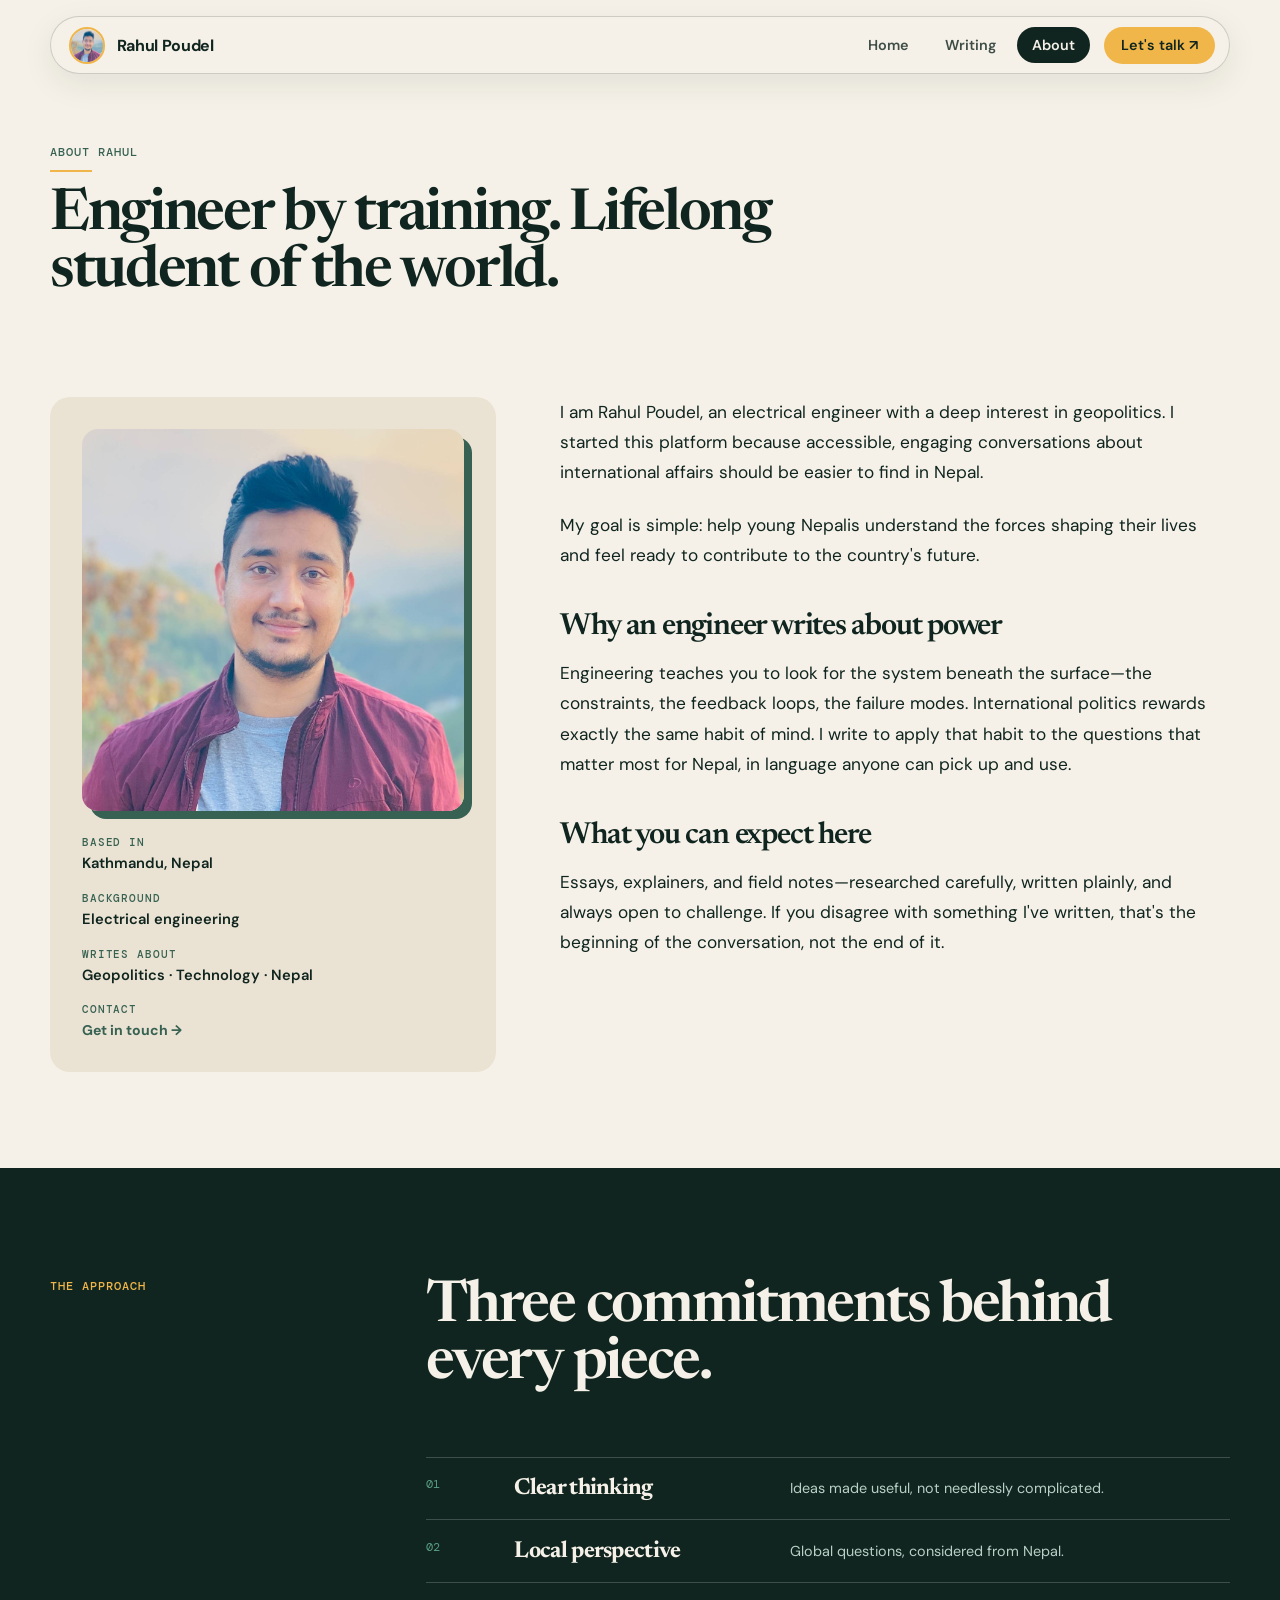
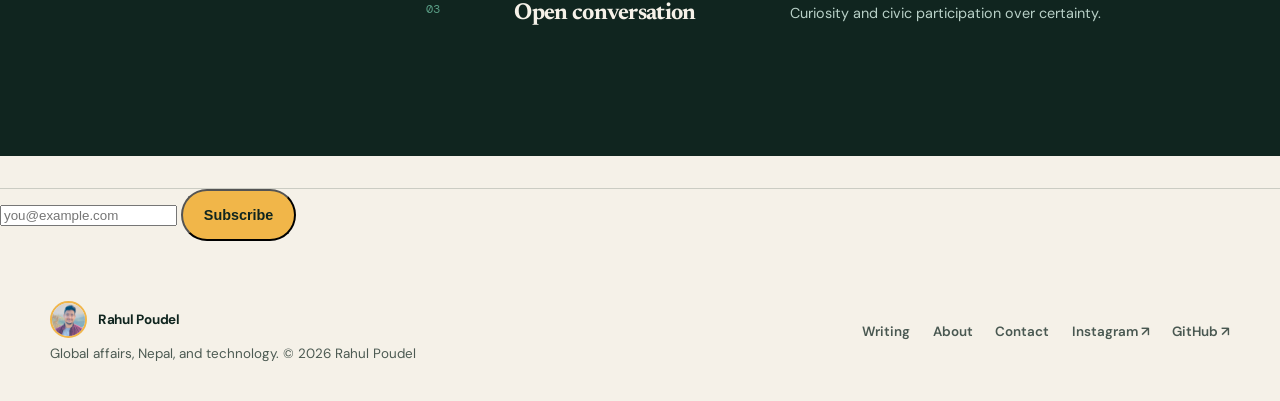
==== about.html @ 8d5822d4 "Redesign as multi-page personal brand site - 5 pages (home, writing, about, contact) + 3 essays + ar" ====
<!doctype html>
<html lang="en">
  <head>
    <meta charset="UTF-8" />
    <meta name="viewport" content="width=device-width, initial-scale=1.0" />
    <meta name="description" content="About Rahul Poudel — engineer by training, lifelong student of the world." />
    <title>About — Rahul Poudel</title>
    <link rel="preconnect" href="https://fonts.googleapis.com" />
    <link rel="preconnect" href="https://fonts.gstatic.com" crossorigin />
    <link
      href="https://fonts.googleapis.com/css2?family=DM+Mono:wght@400;500&family=DM+Sans:wght@400;500;600;700&family=Newsreader:opsz,wght@6..72,500;6..72,600;6..72,700&display=swap"
      rel="stylesheet"
    />
    <link rel="icon" type="image/jpeg" href="assets/rahul-portrait.jpg" />
    <link rel="stylesheet" href="styles.css" />
  </head>
  <body>
    <a class="skip-link" href="#main">Skip to content</a>

    <div class="nav-wrap">
      <header class="site-header">
        <a class="brand" href="index.html" aria-label="Rahul Poudel home">
          <img class="brand-mark" src="assets/rahul-portrait.jpg" alt="" />
          <span>Rahul Poudel</span>
        </a>
        <button class="menu-toggle" type="button" aria-expanded="false" aria-controls="primary-nav">
          <span></span><span></span>
          <span class="sr-only">Open menu</span>
        </button>
        <nav id="primary-nav" class="primary-nav" aria-label="Primary navigation">
          <a href="index.html">Home</a>
          <a href="writing.html">Writing</a>
          <a href="about.html" aria-current="page">About</a>
          <a href="contact.html" class="nav-cta">Let's talk <span aria-hidden="true">↗</span></a>
        </nav>
      </header>
    </div>

    <main id="main">
      <section class="page-hero section-shell">
        <p class="eyebrow">About Rahul</p>
        <h1 data-reveal>Engineer by training. Lifelong student of the world.</h1>
      </section>

      <section class="about-grid section-shell">
        <aside class="about-portrait" aria-label="Quick facts" data-reveal>
          <img class="about-photo" src="assets/rahul-portrait.jpg" alt="Portrait of Rahul Poudel in the hills of Nepal" />
          <dl>
            <dt>Based in</dt>
            <dd>Kathmandu, Nepal</dd>
            <dt>Background</dt>
            <dd>Electrical engineering</dd>
            <dt>Writes about</dt>
            <dd>Geopolitics · Technology · Nepal</dd>
            <dt>Contact</dt>
            <dd><a class="text-link" href="contact.html">Get in touch <span aria-hidden="true">→</span></a></dd>
          </dl>
        </aside>

        <div class="about-copy" data-reveal>
          <p>
            I am Rahul Poudel, an electrical engineer with a deep interest in geopolitics. I started this platform because accessible, engaging conversations about international affairs should be easier to find in Nepal.
          </p>
          <p>
            My goal is simple: help young Nepalis understand the forces shaping their lives and feel ready to contribute to the country's future.
          </p>

          <h2>Why an engineer writes about power</h2>
          <p>
            Engineering teaches you to look for the system beneath the surface—the constraints, the feedback loops, the failure modes. International politics rewards exactly the same habit of mind. I write to apply that habit to the questions that matter most for Nepal, in language anyone can pick up and use.
          </p>

          <h2>What you can expect here</h2>
          <p>
            Essays, explainers, and field notes—researched carefully, written plainly, and always open to challenge. If you disagree with something I've written, that's the beginning of the conversation, not the end of it.
          </p>
        </div>
      </section>

      <section class="band">
        <div class="section-shell band-grid">
          <p class="eyebrow">The approach</p>
          <div>
            <h2>Three commitments behind every piece.</h2>
          </div>
          <div class="principles-list" role="list">
            <div role="listitem"><span>01</span><strong>Clear thinking</strong><p>Ideas made useful, not needlessly complicated.</p></div>
            <div role="listitem"><span>02</span><strong>Local perspective</strong><p>Global questions, considered from Nepal.</p></div>
            <div role="listitem"><span>03</span><strong>Open conversation</strong><p>Curiosity and civic participation over certainty.</p></div>
          </div>
        </div>
      </section>
    </main>

    <footer class="site-footer">
        <form class="signup-form" data-signup novalidate>
          <label class="sr-only" for="signup-email">Email address</label>
          <input id="signup-email" name="email" type="email" required placeholder="you@example.com" autocomplete="email" />
          <button class="button button-primary" type="submit">Subscribe</button>
          <p class="form-note" role="status" aria-live="polite"></p>
        </form>
      </div>
      <div class="section-shell footer-inner">
        <div>
          <a class="brand" href="index.html"><img class="brand-mark" src="assets/rahul-portrait.jpg" alt="" /><span>Rahul Poudel</span></a>
          <p>Global affairs, Nepal, and technology. © <span id="year"></span> Rahul Poudel</p>
        </div>
        <nav aria-label="Footer">
          <a href="writing.html">Writing</a>
          <a href="about.html">About</a>
          <a href="contact.html">Contact</a>
          <a href="https://instagram.com/rahul.poudel_" target="_blank" rel="noopener">Instagram <span aria-hidden="true">↗</span></a>
          <a href="https://github.com/iamrahul1997" target="_blank" rel="noopener">GitHub <span aria-hidden="true">↗</span></a>
        </nav>
      </div>
    </footer>

    <script src="script.js"></script>
  </body>
</html>
---- styles.css ----
/* ============================================================
   RAHUL POUDEL — SITE STYLES  ·  Himalayan Dawn palette
   ------------------------------------------------------------
   WANT TO CHANGE THE SITE'S COLORS? Edit the 7 values below.
   Everything on every page updates automatically.
   ============================================================ */
:root {
  --paper: #f5f1e8;   /* warm cream page background */
  --ink: #10251f;     /* deep forest text */
  --amber: #f1b649;   /* primary accent (warm amber) */
  --coral: #e66c4d;   /* featured highlights */
  --moss: #376152;    /* secondary accent (eyebrows, links) */
  --mist: #eae3d3;    /* soft panel background */
  --slate: #4c5a52;   /* muted text */
  --line: rgba(16, 37, 31, 0.18);

  --display: "Newsreader", Georgia, serif;
  --body: "DM Sans", Arial, sans-serif;
  --mono: "DM Mono", monospace;
}

/* ---------- base ---------- */
* { box-sizing: border-box; }
html { scroll-behavior: smooth; }
body { margin: 0; background: var(--paper); color: var(--ink); font-family: var(--body); }
a { color: inherit; text-decoration: none; }
h1, h2, h3 { margin: 0; font-family: var(--display); font-weight: 600; letter-spacing: -.04em; }
.sr-only { position: absolute; width: 1px; height: 1px; overflow: hidden; clip: rect(0,0,0,0); white-space: nowrap; }
.skip-link { position: fixed; left: 1rem; top: -4rem; padding: .75rem 1rem; background: var(--amber); color: var(--ink); z-index: 50; border-radius: .5rem; }
.skip-link:focus { top: 1rem; }
.section-shell { width: min(1180px, calc(100% - 3rem)); margin: 0 auto; }
.eyebrow, .story-meta { margin: 0; color: var(--moss); font: 500 .72rem/1.3 var(--mono); letter-spacing: .09em; text-transform: uppercase; }

/* ---------- floating navbar ---------- */
.nav-wrap { position: sticky; top: 1rem; z-index: 40; width: min(1180px, calc(100% - 2rem)); margin: 1rem auto 0; }
.site-header {
  display: flex; align-items: center; justify-content: space-between;
  padding: .6rem .9rem .6rem 1.1rem;
  background: rgba(245, 241, 232, .8);
  backdrop-filter: blur(14px);
  -webkit-backdrop-filter: blur(14px);
  border: 1px solid var(--line);
  border-radius: 999px;
  box-shadow: 0 10px 32px rgba(16, 37, 31, .08);
}
.brand { display: inline-flex; align-items: center; gap: .7rem; font-weight: 700; letter-spacing: -.02em; }
.brand-mark { width: 2.3rem; aspect-ratio: 1; border-radius: 50%; object-fit: cover; border: 2px solid var(--amber); }
.primary-nav { display: flex; align-items: center; gap: .35rem; font-size: .9rem; font-weight: 600; }
.primary-nav a:not(.nav-cta) { padding: .55rem .95rem; border-radius: 999px; opacity: .8; transition: background .15s, opacity .15s; }
.primary-nav a:not(.nav-cta):hover { background: var(--mist); opacity: 1; }
.primary-nav a[aria-current="page"] { background: var(--ink); color: var(--paper); opacity: 1; }
.nav-cta { margin-left: .5rem; padding: .6rem 1.05rem; background: var(--amber); color: var(--ink); border-radius: 999px; transition: background .15s; }
.nav-cta:hover { background: #dfa22f; }
.menu-toggle { display: none; background: none; border: 0; padding: .55rem; cursor: pointer; }

/* ---------- buttons & links ---------- */
.button { display: inline-flex; gap: .8rem; align-items: center; padding: 1rem 1.3rem; border-radius: 999px; font-weight: 700; font-size: .9rem; }
.button-primary { background: var(--amber); color: var(--ink); }
.button-primary:hover { background: #dfa22f; }
.button-ghost { border: 1.5px solid var(--ink); }
.button-ghost:hover { background: var(--ink); color: var(--paper); }
.text-link, .story-link { font-size: .88rem; font-weight: 700; color: var(--moss); }
.text-link:hover, .story-link:hover { text-decoration: underline; text-underline-offset: .25em; }

/* ---------- hero (home) ---------- */
.hero { min-height: 590px; display: grid; grid-template-columns: minmax(0, 1.25fr) minmax(290px, .75fr); gap: 5rem; align-items: center; padding: 4.5rem 0 5rem; }
.hero h1 { max-width: 710px; margin-top: 1.1rem; font-size: clamp(3.6rem, 7vw, 6.4rem); line-height: .92; }
.hero h1 em { font-style: italic; color: var(--coral); }
.hero-intro { max-width: 590px; margin: 2rem 0 0; font-size: 1.13rem; line-height: 1.65; color: var(--slate); }
.hero-actions { display: flex; align-items: center; gap: 1.4rem; margin-top: 2.3rem; flex-wrap: wrap; }
.hero-visual { position: relative; align-self: center; }
.hero-photo { display: block; width: 100%; aspect-ratio: 3 / 3.6; object-fit: cover; border-radius: 1.5rem 1.5rem 4rem 1.5rem; transform: rotate(2deg); box-shadow: 12px 12px 0 var(--moss); }
.hero-visual .signal-card { position: absolute; left: -3.2rem; bottom: -2.4rem; width: min(300px, 92%); transform: rotate(-2.5deg); padding: 1.4rem 1.5rem; box-shadow: 8px 8px 0 var(--amber); }
.hero-visual .signal-card > p { margin: 1.2rem 0 1rem; font-size: clamp(1.3rem, 2vw, 1.7rem); }
.hero-visual .signal-card li { padding: .7rem 0; font-size: .82rem; }
.signal-card { background: var(--ink); color: var(--paper); padding: 2rem; border-radius: 1.25rem 1.25rem 2rem 1.25rem; }
.signal-card-top { display: flex; align-items: center; gap: .55rem; font: 500 .67rem var(--mono); letter-spacing: .08em; text-transform: uppercase; color: #b8d0c7; }
.pulse { width: .55rem; height: .55rem; border-radius: 50%; background: var(--amber); box-shadow: 0 0 0 5px rgba(241,182,73,.28); }
.signal-card > p { margin: 2.2rem 0 1.6rem; font: 600 clamp(1.7rem, 3vw, 2.5rem)/.95 var(--display); letter-spacing: -.04em; }
.signal-card ul { list-style: none; padding: 0; margin: 0; border-top: 1px solid rgba(245,241,232,.25); }
.signal-card li { padding: 1rem 0; border-bottom: 1px solid rgba(245,241,232,.25); font-size: .9rem; }
.signal-card li span { display: inline-block; width: 2.5rem; color: var(--moss); font: .68rem var(--mono); filter: brightness(1.6); }

/* ---------- halftone texture patches ---------- */
.halftone {
  position: absolute; pointer-events: none; z-index: 0;
  background-image: radial-gradient(currentColor 1.4px, transparent 1.4px);
  background-size: 15px 15px;
  -webkit-mask-image: radial-gradient(circle at center, #000 25%, transparent 72%);
  mask-image: radial-gradient(circle at center, #000 25%, transparent 72%);
}
.ht-hero { width: 300px; height: 300px; top: -3.5rem; right: -3.5rem; color: var(--amber); opacity: .55; z-index: -1; }
.ht-pillars { width: 260px; height: 260px; top: -2rem; right: 0; color: var(--moss); opacity: .28; }
.ht-band { width: 340px; height: 340px; right: -4rem; bottom: -4rem; color: var(--paper); opacity: .16; }
.pillars-section { position: relative; }
.band { position: relative; overflow: hidden; }
.band .section-shell { position: relative; z-index: 1; }

/* ---------- topic marquee ---------- */
.marquee { overflow: hidden; border-top: 1px solid var(--line); border-bottom: 1px solid var(--line); background: var(--mist); }
.marquee-track { display: flex; align-items: center; gap: 2.6rem; width: max-content; padding: .95rem 0; font: 500 .78rem var(--mono); letter-spacing: .14em; text-transform: uppercase; color: var(--ink); }
.marquee-track .tick { color: var(--amber); }

/* ---------- section headings ---------- */
.section-heading { display: grid; grid-template-columns: 1fr 2fr; gap: 2rem; align-items: end; margin-bottom: 3rem; }
.section-heading h2, .page-hero h1 { font-size: clamp(2.5rem, 4.5vw, 4.3rem); line-height: .98; }
.section-heading .text-link { justify-self: end; }

/* ---------- personal brand pillars ---------- */
.pillars-section { padding: 5.5rem 0 1rem; }
.pillar-grid { display: grid; grid-template-columns: repeat(3, 1fr); gap: 1.1rem; }
.pillar-card { padding: 1.9rem; border: 1px solid var(--line); border-radius: 1rem; background: #fff; transition: transform .18s, box-shadow .18s; }
.pillar-card:hover { transform: translateY(-4px); box-shadow: 0 16px 38px rgba(16,37,31,.1); }
.pillar-card .pillar-num { color: var(--moss); font: 500 .72rem var(--mono); letter-spacing: .09em; }
.pillar-card h3 { margin: .9rem 0 .8rem; font-size: 1.75rem; }
.pillar-card p { margin: 0; color: var(--slate); font-size: .95rem; line-height: 1.65; }
.pillar-card.is-accent { background: var(--ink); border-color: var(--ink); color: var(--paper); }
.pillar-card.is-accent .pillar-num { color: var(--amber); }
.pillar-card.is-accent p { color: #cfdbd5; }

/* ---------- article cards (rendered by articles.js) ---------- */
.writing-section { padding: 6rem 0 7rem; }
.story-grid { display: grid; grid-template-columns: repeat(3, 1fr); gap: 1.1rem; }
.story-card { display: flex; flex-direction: column; align-items: flex-start; min-height: 300px; padding: 1.7rem; border-radius: 1rem; border: 1px solid var(--line); background: #fff; transition: transform .18s, box-shadow .18s; }
.story-card:hover { transform: translateY(-4px); box-shadow: 0 16px 38px rgba(16,37,31,.1); }
.story-card h3 { margin: .8rem 0 .7rem; font-size: 1.65rem; line-height: 1.02; }
.story-card .excerpt { margin: 0 0 1.4rem; color: var(--slate); font-size: .93rem; line-height: 1.6; }
.story-card .story-link { margin-top: auto; }
.story-card.is-featured { grid-column: span 3; min-height: 380px; justify-content: flex-end; background: var(--coral); color: #fff; border: 0; }
.story-card.is-featured .story-meta { color: #fff0dc; }
.story-card.is-featured h3 { max-width: 760px; font-size: clamp(2.4rem, 4.6vw, 4.6rem); line-height: .9; }
.story-card.is-featured .excerpt { max-width: 600px; color: #fff0dc; font-size: 1rem; }
.story-card.is-featured .story-link { color: #fff; }
.cat-geopolitics .story-meta { color: var(--amber); }
.cat-technology .story-meta { color: var(--moss); }
.cat-nepal .story-meta { color: var(--ink); opacity: .75; }

/* ---------- filters (writing page) ---------- */
.filter-bar { display: flex; gap: .5rem; flex-wrap: wrap; margin: 2.2rem 0 2.6rem; }
.filter-btn { padding: .6rem 1.1rem; border: 1px solid var(--line); border-radius: 999px; background: #fff; font: 600 .85rem var(--body); cursor: pointer; transition: all .15s; }
.filter-btn:hover { border-color: var(--ink); }
.filter-btn.active { background: var(--ink); color: var(--paper); border-color: var(--ink); }

/* ---------- page hero (inner pages) ---------- */
.page-hero { padding: 4.5rem 0 3rem; }
.page-hero h1 { max-width: 850px; margin-top: 1rem; }
.page-hero .lede { max-width: 620px; margin: 1.6rem 0 0; font-size: 1.12rem; line-height: 1.65; color: var(--slate); }

/* ---------- article page ---------- */
.article-hero { padding: 4rem 0 2.5rem; border-bottom: 1px solid var(--line); }
.article-hero h1 { max-width: 880px; margin: 1.1rem 0 1.4rem; font-size: clamp(2.7rem, 5.4vw, 5rem); line-height: .95; }
.article-byline { display: flex; gap: 1.2rem; align-items: center; color: var(--slate); font-size: .88rem; }
.article-byline .dot { width: 3px; height: 3px; border-radius: 50%; background: var(--slate); }
.article-body { max-width: 720px; margin: 0 auto; padding: 3.5rem 0 5rem; font-size: 1.1rem; line-height: 1.8; }
.article-body p { margin: 0 0 1.6rem; }
.article-body h2 { margin: 2.8rem 0 1.1rem; font-size: 1.9rem; line-height: 1.1; }
.article-body blockquote { margin: 2.4rem 0; padding: .4rem 0 .4rem 1.6rem; border-left: 3px solid var(--amber); font-family: var(--display); font-size: 1.45rem; line-height: 1.35; font-style: italic; }
.article-body .article-tag { color: var(--moss); }
.article-footer { max-width: 720px; margin: 0 auto; padding: 0 0 5rem; display: flex; justify-content: space-between; gap: 1rem; flex-wrap: wrap; }

/* ---------- dark band sections ---------- */
.band { background: var(--ink); color: var(--paper); padding: 7rem 0; }
.band .eyebrow { color: var(--amber); }
.band-grid { display: grid; grid-template-columns: .6fr 1.4fr; gap: 2rem; }
.band-grid h2 { font-size: clamp(2.4rem, 4.5vw, 4rem); line-height: .98; }
.band-grid > div > p { max-width: 700px; margin: 1.5rem 0 0; color: #cfdbd5; font-size: 1.06rem; line-height: 1.7; }
.principles-list { grid-column: 2; margin-top: 2rem; }
.principles-list > div { display: grid; grid-template-columns: 4.5rem 1fr 1.7fr; gap: 1rem; padding: 1.2rem 0; border-top: 1px solid rgba(245,241,232,.2); }
.principles-list span { color: var(--moss); filter: brightness(1.6); font: .72rem var(--mono); }
.principles-list strong { font-family: var(--display); font-size: 1.45rem; letter-spacing: -.03em; }
.principles-list p { margin: 0; color: #b8d0c7; font-size: .9rem; line-height: 1.55; }

/* ---------- about page ---------- */
.about-grid { display: grid; grid-template-columns: .8fr 1.2fr; gap: 4rem; padding: 3rem 0 6rem; }
.about-portrait { align-self: start; background: var(--mist); border-radius: 1.25rem; padding: 2rem; }
.about-portrait .big-mark { width: 5.5rem; aspect-ratio: 1; display: grid; place-items: center; background: var(--amber); color: #fff; border-radius: 50%; font: 500 1.3rem var(--mono); margin-bottom: 1.4rem; }
.about-photo { display: block; width: 100%; aspect-ratio: 1; object-fit: cover; border-radius: 1rem; margin-bottom: 1.5rem; box-shadow: 8px 8px 0 var(--moss); }
.about-portrait dl { margin: 0; font-size: .92rem; }
.about-portrait dt { color: var(--moss); font: 500 .68rem var(--mono); letter-spacing: .08em; text-transform: uppercase; margin-top: 1.1rem; }
.about-portrait dd { margin: .25rem 0 0; font-weight: 600; }
.about-copy > p { margin: 0 0 1.4rem; font-size: 1.08rem; line-height: 1.75; }
.about-copy h2 { margin: 2.6rem 0 1rem; font-size: 1.9rem; }

/* ---------- contact page ---------- */
.contact-band { background: var(--ink); color: var(--paper); padding: 7rem 0; }
.contact-band .eyebrow { color: var(--amber); }
.contact-band h1 { max-width: 900px; margin: 1.2rem 0 2rem; font-size: clamp(3.2rem, 6.5vw, 6.2rem); line-height: .92; }
.contact-email { display: inline-block; border-bottom: 2px solid currentColor; padding-bottom: .35rem; font-size: clamp(1rem, 2.2vw, 1.6rem); font-weight: 700; }
.contact-email { color: var(--amber); }
.contact-email:hover { opacity: .85; }
.contact-socials { display: flex; gap: 1.6rem; margin-top: 1.8rem; font-size: .95rem; font-weight: 700; }
.contact-socials a { border-bottom: 1.5px solid rgba(255,255,255,.5); padding-bottom: .2rem; }
.contact-socials a:hover { border-color: #fff; }
.contact-cards { display: grid; grid-template-columns: repeat(3, 1fr); gap: 1.1rem; padding: 4rem 0 6rem; }
.contact-card { padding: 1.7rem; border: 1px solid var(--line); border-radius: 1rem; background: #fff; }
.contact-card h3 { font-size: 1.35rem; margin-bottom: .6rem; }
.contact-card p { margin: 0 0 1.2rem; color: var(--slate); font-size: .93rem; line-height: 1.6; }

/* ---------- contact form ---------- */
.contact-form-section { padding: 1rem 0 2rem; }
.contact-form-grid { display: grid; grid-template-columns: .8fr 1.2fr; gap: 3rem; align-items: start; padding: 3rem 0; border-top: 1px solid var(--line); }
.contact-form-grid h2 { font-size: clamp(2rem, 3.6vw, 3.2rem); line-height: 1; margin-top: .9rem; }
.signup-blurb { max-width: 420px; margin: 1.2rem 0 0; color: var(--slate); line-height: 1.65; }
.contact-form { display: grid; gap: 1.1rem; }
.contact-form .field { display: grid; gap: .45rem; }
.contact-form label { font: 600 .78rem var(--mono); letter-spacing: .07em; text-transform: uppercase; color: var(--moss); }
.contact-form input, .contact-form select, .contact-form textarea {
  width: 100%; padding: .9rem 1.05rem; border: 1.5px solid var(--line); border-radius: .8rem;
  background: #fff; color: var(--ink); font: 500 .95rem var(--body); transition: border-color .15s, box-shadow .15s;
}
.contact-form textarea { resize: vertical; min-height: 8.5rem; }
.contact-form input:focus, .contact-form select:focus, .contact-form textarea:focus {
  outline: none; border-color: var(--moss); box-shadow: 0 0 0 3px rgba(55,97,82,.15);
}
.contact-form button { justify-self: start; }
.form-note { margin: 0; min-height: 1.2em; font-size: .88rem; font-weight: 600; color: var(--moss); }
.form-note.is-error { color: var(--coral); }

/* ---------- footer ---------- */
.site-footer { border-top: 1px solid var(--line); margin-top: 2rem; }
.site-footer .footer-inner { display: grid; grid-template-columns: 1fr auto; gap: 2rem; align-items: center; min-height: 140px; font-size: .84rem; }
.site-footer nav { display: flex; gap: 1.4rem; font-weight: 600; }
.site-footer nav a { opacity: .75; }
.site-footer nav a:hover { opacity: 1; }
.site-footer p { margin: .2rem 0 0; color: var(--slate); }

/* ---------- animations ---------- */
@media (prefers-reduced-motion: no-preference) {
  /* hero entrance: each piece rises in, one after another */
  @keyframes rise-in {
    from { opacity: 0; transform: translateY(26px); }
    to { opacity: 1; transform: none; }
  }
  @keyframes card-in {
    from { opacity: 0; transform: rotate(6deg) translateY(40px); }
    to { opacity: 1; transform: rotate(2deg) translateY(0); }
  }
  @keyframes float-tilt {
    0%, 100% { transform: rotate(2deg) translateY(0); }
    50% { transform: rotate(1.4deg) translateY(-9px); }
  }
  .hero .eyebrow, .hero h1, .hero-intro, .hero-actions {
    opacity: 0; animation: rise-in .7s cubic-bezier(.2,.7,.2,1) forwards;
  }
  .hero .eyebrow { animation-delay: .05s; }
  .hero h1 { animation-delay: .15s; }
  .hero-intro { animation-delay: .3s; }
  .hero-actions { animation-delay: .45s; }
  @keyframes card-in-visual {
    from { opacity: 0; transform: translateY(40px); }
    to { opacity: 1; transform: none; }
  }
  .hero .hero-visual {
    opacity: 0;
    animation: card-in-visual .8s cubic-bezier(.2,.7,.2,1) .5s forwards;
  }
  .hero-photo { animation: float-tilt 8s ease-in-out 2.5s infinite; }

  /* marquee drifts sideways forever */
  @keyframes marquee-slide { to { transform: translateX(-50%); } }
  .marquee-track { animation: marquee-slide 30s linear infinite; }
  .marquee:hover .marquee-track { animation-play-state: paused; }

  /* halftone dots drift diagonally, like slow-moving print texture */
  @keyframes dots-drift { to { background-position: 15px 15px; } }
  .halftone { animation: dots-drift 5s linear infinite; }

  /* amber rule sweeps in under section labels when they reveal */
  .section-heading .eyebrow::after, .page-hero .eyebrow::after {
    content: ""; display: block; width: 2.6rem; height: 2px; margin-top: .55rem;
    background: var(--amber); transform: scaleX(0); transform-origin: left;
    transition: transform .6s cubic-bezier(.2,.7,.2,1) .25s;
  }
  [data-reveal].revealed .eyebrow::after, .page-hero .eyebrow::after { transform: scaleX(1); }
  .page-hero .eyebrow::after { transition-delay: .4s; }

  /* photo logo gives a friendly tilt on hover */
  .brand-mark { transition: transform .25s cubic-bezier(.34,1.56,.64,1); }
  .brand:hover .brand-mark { transform: rotate(-8deg) scale(1.12); }

  /* scroll reveal: elements with data-reveal fade up when they enter view */
  [data-reveal] { opacity: 0; transform: translateY(30px); transition: opacity .7s cubic-bezier(.2,.7,.2,1), transform .7s cubic-bezier(.2,.7,.2,1); }
  [data-reveal].revealed { opacity: 1; transform: none; }

  /* navbar condenses after you start scrolling */
  .site-header { transition: box-shadow .25s, padding .25s, background .25s; }
  .nav-wrap.scrolled .site-header {
    padding-top: .4rem; padding-bottom: .4rem;
    background: rgba(245, 241, 232, .92);
    box-shadow: 0 14px 40px rgba(16, 37, 31, .14);
  }

  /* arrows nudge on hover */
  .button span[aria-hidden], .text-link span[aria-hidden], .story-link span[aria-hidden], .nav-cta span[aria-hidden] {
    display: inline-block; transition: transform .2s;
  }
  .button:hover span[aria-hidden], .text-link:hover span[aria-hidden], .story-link:hover span[aria-hidden], .nav-cta:hover span[aria-hidden] {
    transform: translateX(4px);
  }
}

/* ---------- responsive ---------- */
@media (max-width: 860px) {
  .story-grid, .contact-cards, .pillar-grid { grid-template-columns: 1fr 1fr; }
  .story-card.is-featured { grid-column: span 2; }
}
@media (max-width: 760px) {
  .section-shell { width: min(100% - 2rem, 1180px); }
  .nav-wrap { top: .6rem; }
  .site-header { position: relative; padding: .5rem .7rem .5rem .9rem; }
  .menu-toggle { display: grid; gap: .28rem; }
  .menu-toggle span:not(.sr-only) { width: 1.35rem; height: 2px; display: block; background: var(--ink); }
  .primary-nav { position: absolute; z-index: 45; top: calc(100% + .6rem); right: 0; display: none; width: min(260px, calc(100vw - 2rem)); padding: .8rem; flex-direction: column; align-items: stretch; background: var(--paper); border: 1px solid var(--line); border-radius: 1.25rem; box-shadow: 0 16px 40px rgba(16,37,31,.14); }
  .primary-nav.open { display: flex; }
  .primary-nav a:not(.nav-cta) { padding: .8rem 1rem; }
  .nav-cta { margin: .4rem 0 0; text-align: center; }
  .hero { min-height: auto; grid-template-columns: 1fr; gap: 3.5rem; padding: 3.5rem 0 4.5rem; }
  .hero h1 { font-size: clamp(3.2rem, 15vw, 4.6rem); }
  .hero-visual { margin-bottom: 2rem; }
  .hero-visual .signal-card { position: static; width: calc(100% - 2rem); margin: -3.5rem auto 0; }
  .section-heading, .band-grid, .about-grid { grid-template-columns: 1fr; }
  .section-heading { gap: 1rem; }
  .section-heading .text-link { justify-self: start; }
  .story-grid, .contact-cards, .pillar-grid { grid-template-columns: 1fr; }
  .story-card.is-featured { grid-column: span 1; min-height: 340px; }
  .principles-list { grid-column: auto; }
  .principles-list > div { grid-template-columns: 2.2rem 1fr; }
  .principles-list p { grid-column: 2; }
  .about-grid { gap: 2.5rem; }
  .contact-form-grid { grid-template-columns: 1fr; gap: 2rem; }
  .site-footer .footer-inner { grid-template-columns: 1fr; gap: 1rem; padding: 2rem 0; }
}
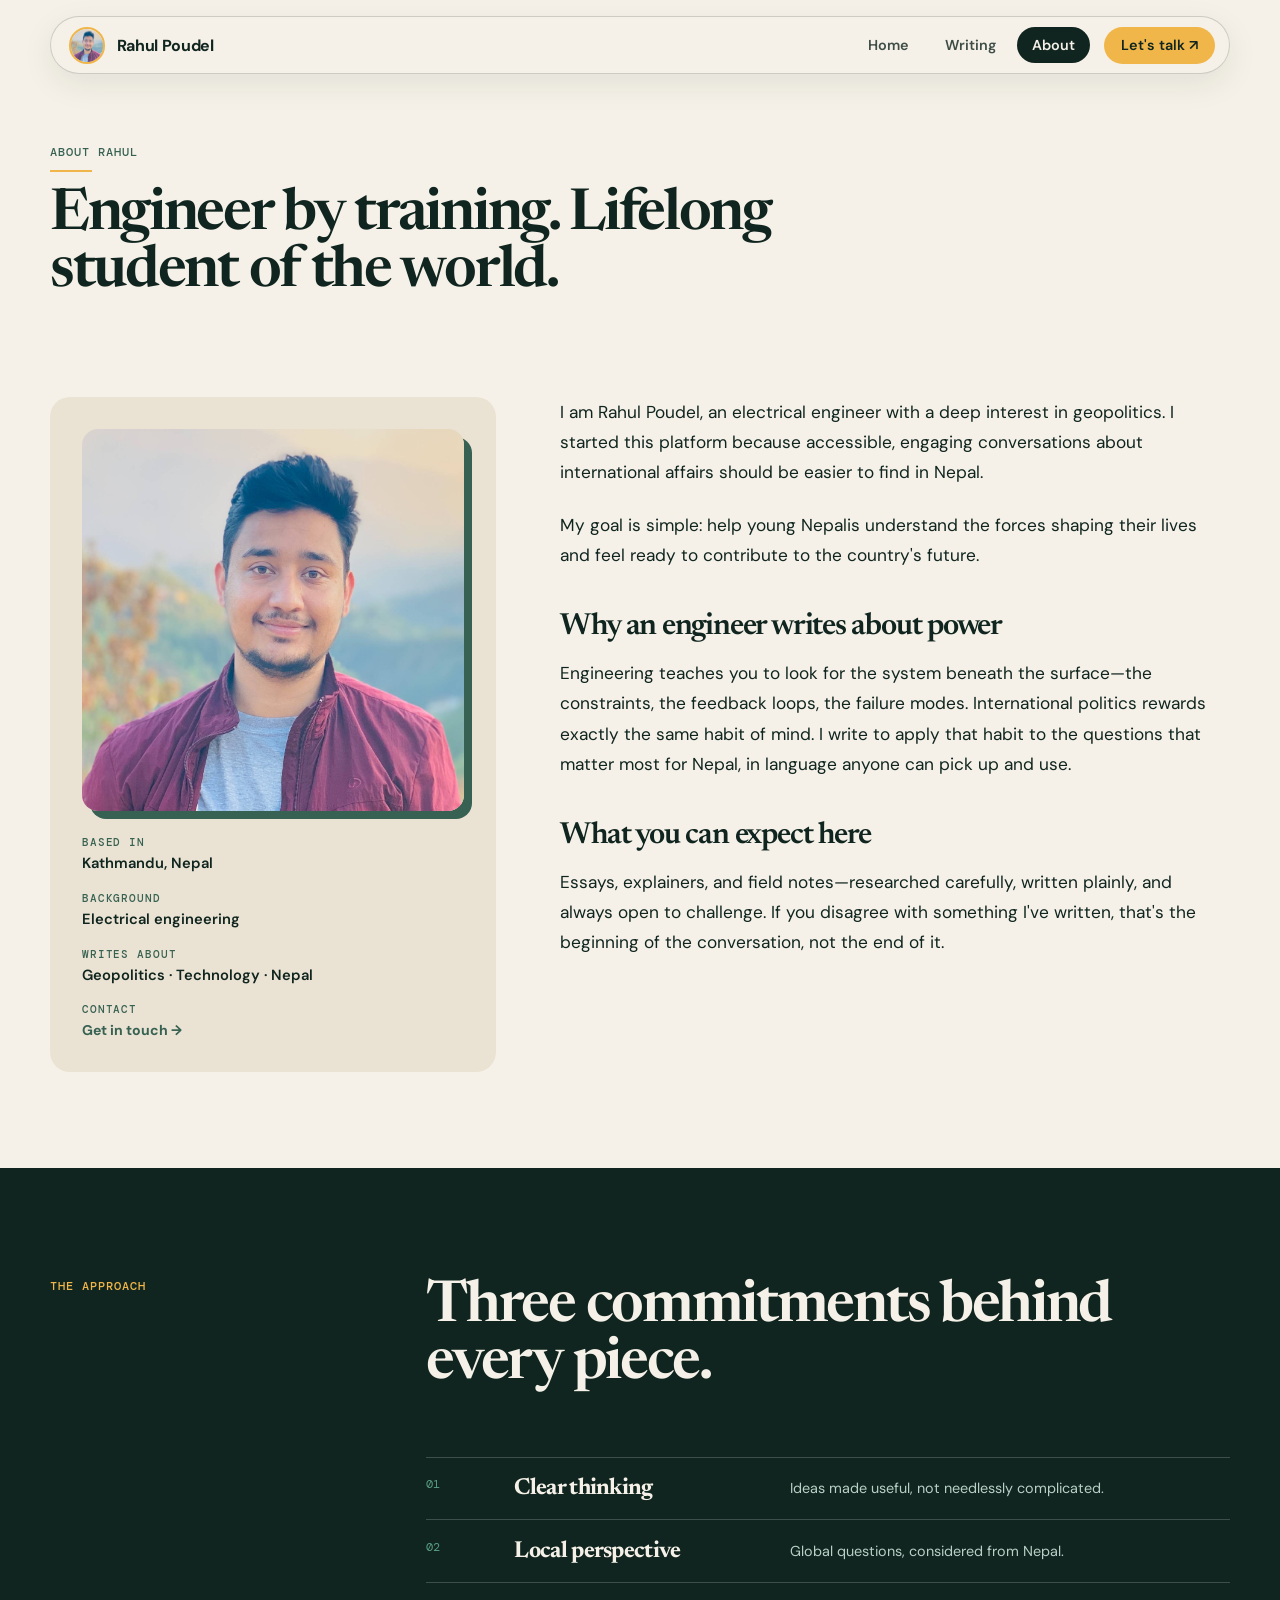
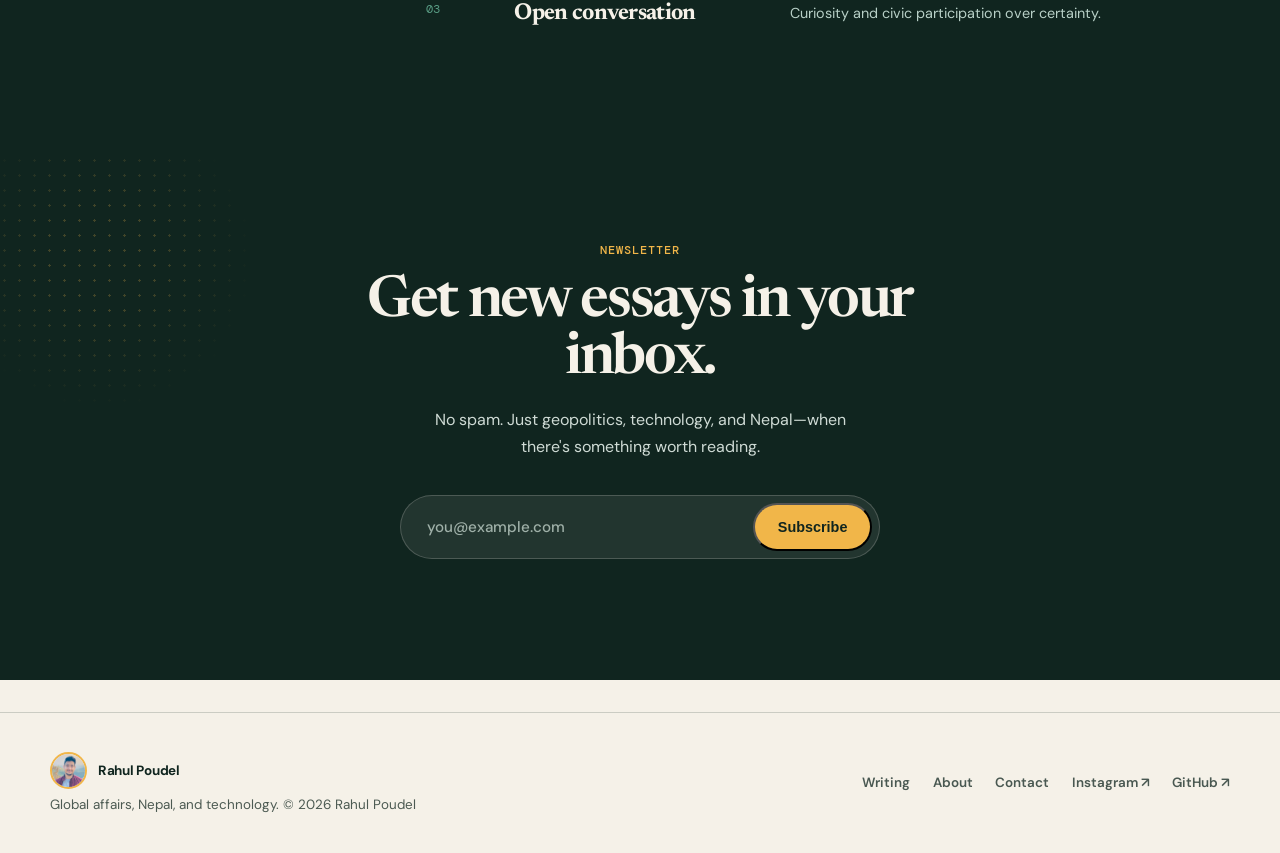
==== commit 9b74adde: "Add hide-on-scroll navbar, designed newsletter, mobile polish - Navbar hides after scrolling past th" ====
--- a/about.html
+++ b/about.html
@@ -92,14 +92,23 @@
       </section>
     </main>
 
+    <!-- ===== Newsletter ===== -->
+    <section class="newsletter">
+      <div class="halftone ht-news" aria-hidden="true"></div>
+      <div class="section-shell newsletter-inner" data-reveal>
+        <p class="eyebrow">Newsletter</p>
+        <h2>Get new essays in your inbox.</h2>
+        <p class="newsletter-blurb">No spam. Just geopolitics, technology, and Nepal—when there's something worth reading.</p>
+        <form class="newsletter-form" data-newsletter novalidate>
+          <label class="sr-only" for="nl-email">Email address</label>
+          <input id="nl-email" name="email" type="email" required placeholder="you@example.com" autocomplete="email" />
+          <button class="button button-primary" type="submit">Subscribe</button>
+        </form>
+        <p class="form-note" role="status" aria-live="polite"></p>
+      </div>
+    </section>
+
     <footer class="site-footer">
-        <form class="signup-form" data-signup novalidate>
-          <label class="sr-only" for="signup-email">Email address</label>
-          <input id="signup-email" name="email" type="email" required placeholder="you@example.com" autocomplete="email" />
-          <button class="button button-primary" type="submit">Subscribe</button>
-          <p class="form-note" role="status" aria-live="polite"></p>
-        </form>
-      </div>
       <div class="section-shell footer-inner">
         <div>
           <a class="brand" href="index.html"><img class="brand-mark" src="assets/rahul-portrait.jpg" alt="" /><span>Rahul Poudel</span></a>
--- a/styles.css
+++ b/styles.css
@@ -22,6 +22,7 @@
 /* ---------- base ---------- */
 * { box-sizing: border-box; }
 html { scroll-behavior: smooth; }
+html, body { overflow-x: clip; }
 body { margin: 0; background: var(--paper); color: var(--ink); font-family: var(--body); }
 a { color: inherit; text-decoration: none; }
 h1, h2, h3 { margin: 0; font-family: var(--display); font-weight: 600; letter-spacing: -.04em; }
@@ -32,7 +33,8 @@
 .eyebrow, .story-meta { margin: 0; color: var(--moss); font: 500 .72rem/1.3 var(--mono); letter-spacing: .09em; text-transform: uppercase; }
 
 /* ---------- floating navbar ---------- */
-.nav-wrap { position: sticky; top: 1rem; z-index: 40; width: min(1180px, calc(100% - 2rem)); margin: 1rem auto 0; }
+.nav-wrap { position: sticky; top: 1rem; z-index: 40; width: min(1180px, calc(100% - 2rem)); margin: 1rem auto 0; transition: transform .35s cubic-bezier(.2,.7,.2,1), opacity .35s; }
+.nav-wrap.nav-hidden { transform: translateY(-140%); opacity: 0; pointer-events: none; }
 .site-header {
   display: flex; align-items: center; justify-content: space-between;
   padding: .6rem .9rem .6rem 1.1rem;
@@ -215,6 +217,22 @@
 .contact-form button { justify-self: start; }
 .form-note { margin: 0; min-height: 1.2em; font-size: .88rem; font-weight: 600; color: var(--moss); }
 .form-note.is-error { color: var(--coral); }
+
+/* ---------- newsletter ---------- */
+.newsletter { position: relative; overflow: hidden; background: var(--ink); color: var(--paper); padding: 5.5rem 0; text-align: center; }
+.ht-news { width: 300px; height: 300px; left: -3rem; top: -3rem; color: var(--amber); opacity: .22; }
+.newsletter-inner { position: relative; z-index: 1; max-width: 620px; }
+.newsletter .eyebrow { color: var(--amber); }
+.newsletter h2 { margin: 1rem 0 0; font-size: clamp(2.2rem, 4.5vw, 3.6rem); line-height: .98; }
+.newsletter-blurb { max-width: 460px; margin: 1.2rem auto 2.2rem; color: #cfdbd5; line-height: 1.65; }
+.newsletter-form { display: flex; justify-content: center; gap: .6rem; max-width: 480px; margin: 0 auto; padding: .45rem; background: rgba(245,241,232,.08); border: 1px solid rgba(245,241,232,.2); border-radius: 999px; }
+.newsletter-form input { flex: 1; min-width: 0; padding: .85rem 1.15rem; border: 0; border-radius: 999px; background: transparent; color: var(--paper); font: 500 .95rem var(--body); }
+.newsletter-form input::placeholder { color: #9fb0a8; }
+.newsletter-form input:focus { outline: none; }
+.newsletter-form:focus-within { border-color: var(--amber); }
+.newsletter-form .button { padding: .85rem 1.4rem; }
+.newsletter .form-note { margin-top: 1rem; color: var(--amber); }
+.newsletter .form-note.is-error { color: #f0937c; }
 
 /* ---------- footer ---------- */
 .site-footer { border-top: 1px solid var(--line); margin-top: 2rem; }
@@ -329,4 +347,19 @@
   .about-grid { gap: 2.5rem; }
   .contact-form-grid { grid-template-columns: 1fr; gap: 2rem; }
   .site-footer .footer-inner { grid-template-columns: 1fr; gap: 1rem; padding: 2rem 0; }
-}
+  .site-footer nav { flex-wrap: wrap; row-gap: .6rem; }
+
+  /* mobile: newsletter stacks into a column, still centered */
+  .newsletter { padding: 4rem 0; }
+  .newsletter-form { flex-direction: column; gap: .7rem; padding: .8rem; border-radius: 1.4rem; }
+  .newsletter-form input { width: 100%; text-align: center; padding: .95rem 1rem; background: rgba(245,241,232,.07); }
+  .newsletter-form .button { width: 100%; justify-content: center; }
+
+  /* mobile: keep halftone patches inside the viewport */
+  .ht-hero { width: 190px; height: 190px; top: -2rem; right: -1.2rem; }
+  .ht-pillars { width: 170px; height: 170px; }
+  .ht-band, .ht-news { width: 220px; height: 220px; }
+
+  .marquee-track { font-size: .7rem; gap: 1.8rem; }
+  .contact-form button { width: 100%; justify-content: center; }
+}
